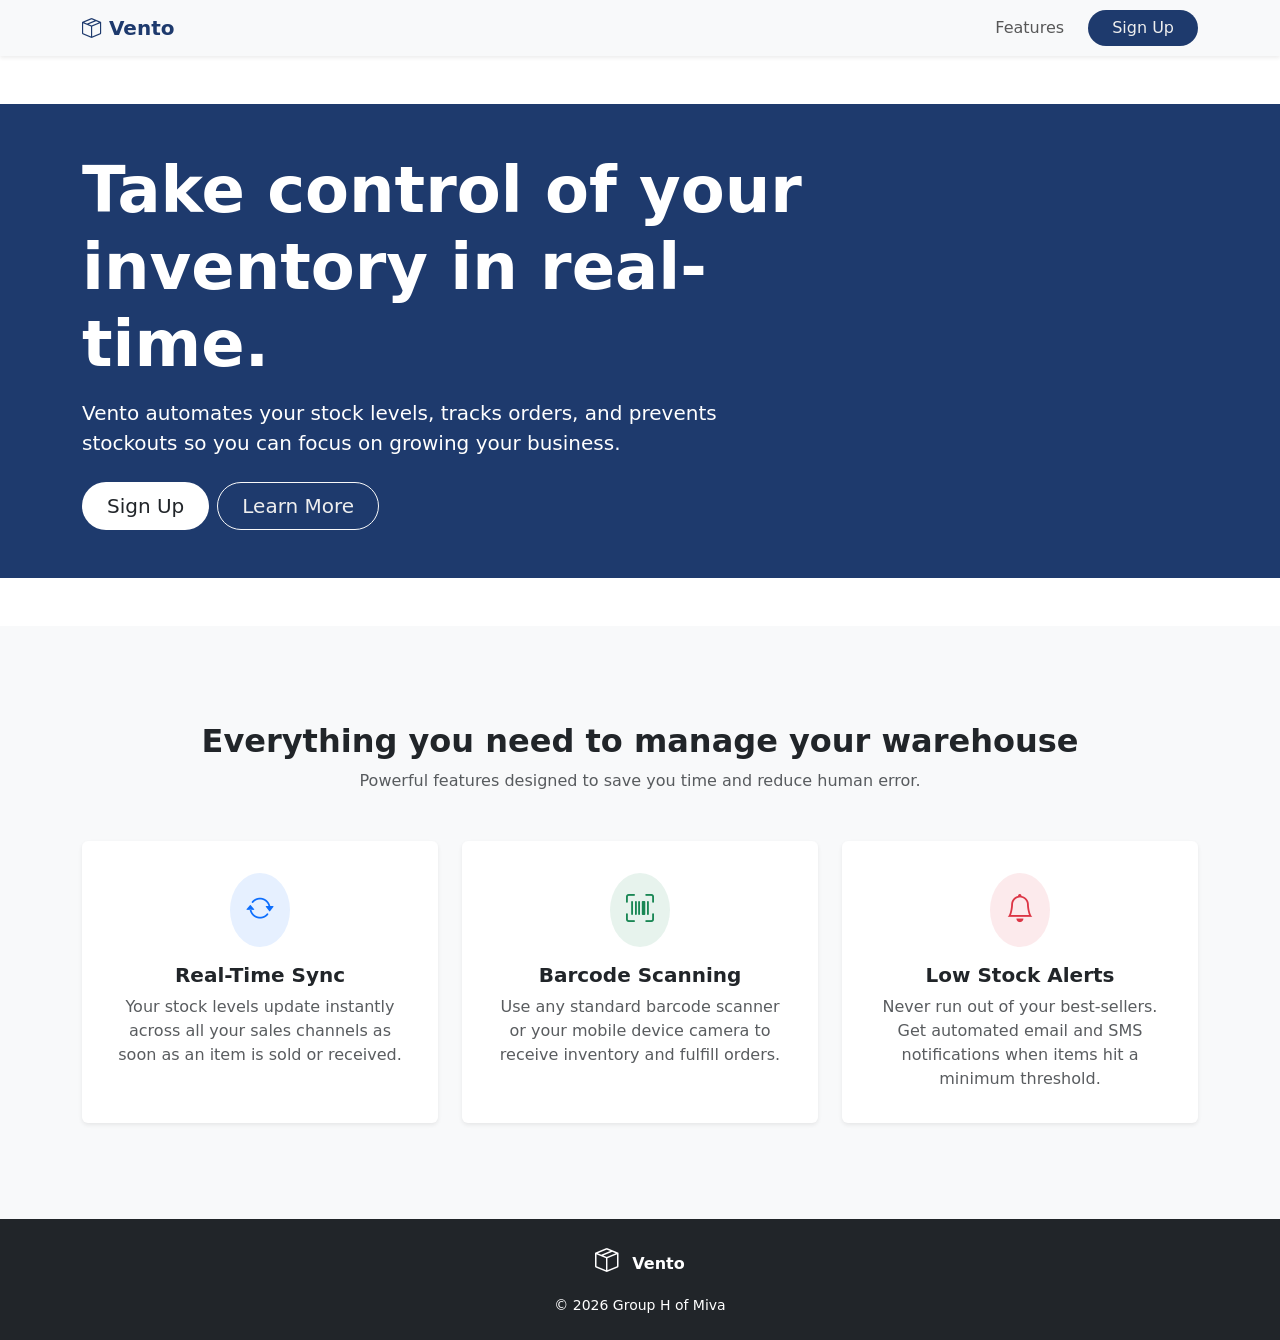
==== templates/index.html @ c6c3c439 "landing page added" ====
<!DOCTYPE html>
<html lang="en">
<head>
    <meta charset="UTF-8">
    <meta name="viewport" content="width=device-width, initial-scale=1.0">
    <title>Inventory Management</title>
    <link href="https://cdn.jsdelivr.net/npm/bootstrap@5.3.2/dist/css/bootstrap.min.css" rel="stylesheet">
    <link rel="stylesheet" href="https://cdn.jsdelivr.net/npm/bootstrap-icons@1.11.1/font/bootstrap-icons.css">
    <link rel="stylesheet" href="/static/index.css">
</head>
<body>

    <nav class="navbar navbar-expand-lg navbar-light bg-light sticky-top shadow-sm">
        <div class="container">
            <a class="navbar-brand fw-bold primary" href="/templates/index.html">
                <i class="bi bi-box-seam"></i> Vento
            </a>
            <button class="navbar-toggler" type="button" data-bs-toggle="collapse" data-bs-target="#navbarNav">
                <span class="navbar-toggler-icon"></span>
            </button>
            <div class="collapse navbar-collapse" id="navbarNav">
                <ul class="navbar-nav ms-auto align-items-center">
                    <li class="nav-item"><a class="nav-link" href="#features">Features</a></li>
                    <li class="nav-item ms-lg-3">
                        <a class="btn btn-primary px-4 rounded-pill" href="/templates/signup.html">Sign Up</a>
                    </li>
                </ul>
            </div>
        </div>
    </nav>

    <header class="btn-primary py-5 my-5 text-white">
        <div class="container">
            <div class="row align-items-center">
                <div class="col-lg-8 mb-4 mb-lg-0">
                    <h1 class="display-3 fw-bold mb-3">Take control of your inventory in real-time.</h1>
                    <p class="lead mb-4">Vento automates your stock levels, tracks orders, and prevents stockouts so you can focus on growing your business.</p>
                    <div class="d-flex gap-2">
                        <a href="/templates/signup.html" class="btn btn-lg bg-white rounded-pill px-4">Sign Up</a>
                        <a href="#features" class="btn btn-primary border border-light btn-lg rounded-pill px-4">Learn More</a>
                    </div>
                </div>
            </div>
        </div>
    </header>

    <section id="features" class="bg-light py-5">
        <div class="container py-5">
            <div class="text-center mb-5">
                <h2 class="fw-bold">Everything you need to manage your warehouse</h2>
                <p class="text-muted">Powerful features designed to save you time and reduce human error.</p>
            </div>
            
            <div class="row g-4">
                <div class="col-md-4">
                    <div class="card h-100 border-0 shadow-sm p-3">
                        <div class="card-body text-center">
                            <div class="bg-primary bg-opacity-10 text-primary rounded-circle d-inline-flex p-3 mb-3">
                                <i class="bi bi-arrow-repeat fs-3"></i>
                            </div>
                            <h5 class="card-title fw-bold">Real-Time Sync</h5>
                            <p class="card-text text-muted">Your stock levels update instantly across all your sales channels as soon as an item is sold or received.</p>
                        </div>
                    </div>
                </div>
                <div class="col-md-4">
                    <div class="card h-100 border-0 shadow-sm p-3">
                        <div class="card-body text-center">
                            <div class="bg-success bg-opacity-10 text-success rounded-circle d-inline-flex p-3 mb-3">
                                <i class="bi bi-upc-scan fs-3"></i>
                            </div>
                            <h5 class="card-title fw-bold">Barcode Scanning</h5>
                            <p class="card-text text-muted">Use any standard barcode scanner or your mobile device camera to receive inventory and fulfill orders.</p>
                        </div>
                    </div>
                </div>
                <div class="col-md-4">
                    <div class="card h-100 border-0 shadow-sm p-3">
                        <div class="card-body text-center">
                            <div class="bg-danger bg-opacity-10 text-danger rounded-circle d-inline-flex p-3 mb-3">
                                <i class="bi bi-bell fs-3"></i>
                            </div>
                            <h5 class="card-title fw-bold">Low Stock Alerts</h5>
                            <p class="card-text text-muted">Never run out of your best-sellers. Get automated email and SMS notifications when items hit a minimum threshold.</p>
                        </div>
                    </div>
                </div>
            </div>
        </div>
    </section>

    <footer class="bg-dark text-white py-4">
        <div class="container text-center">
            <div class="mb-3">
                <i class="bi bi-box-seam fs-4"></i> <span class="fw-bold ms-2">Vento</span>
            </div>
            <p class="text-white small mb-0">&copy; 2026 Group H of Miva</p>
        </div>
    </footer>

</body>
</html>
---- static/index.css ----
:root {
    --accent: #1e3a6d;
    --light: #eeeeee;
}

.primary{
    color: var(--accent);
}

.btn-primary {
    background: var(--accent);
    color: var(--light);
    border: none;
}

.btn:hover{
    background-color: #cacaca;
    color: black;
}
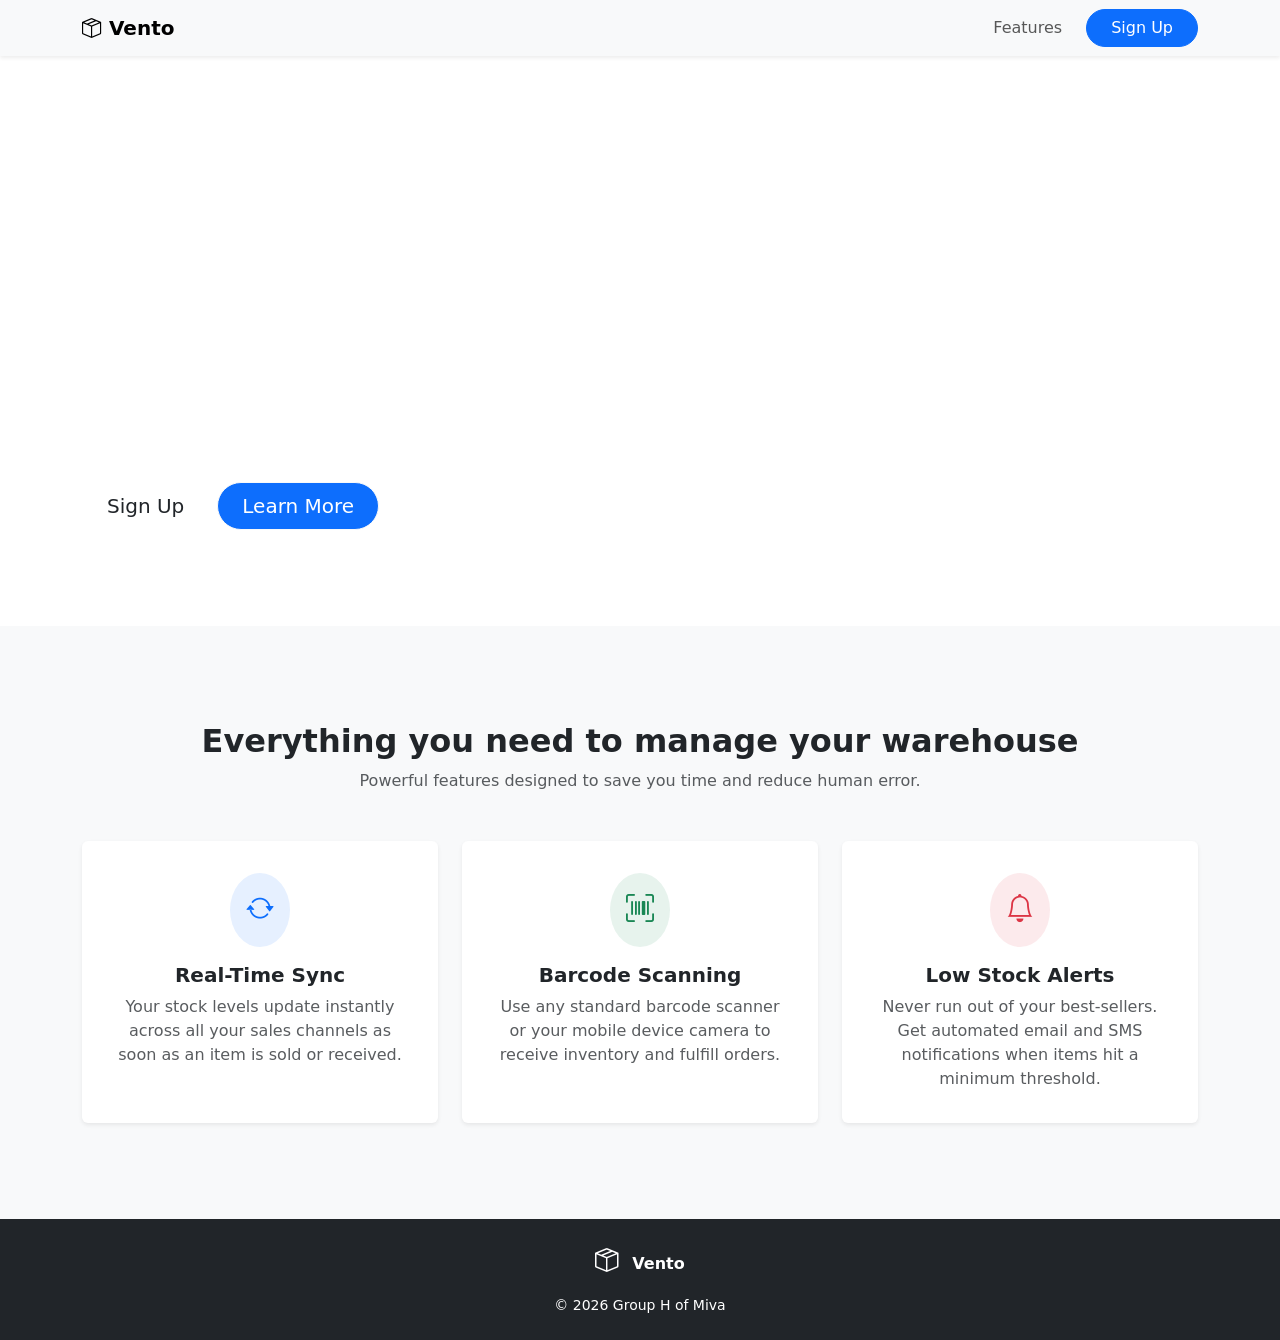
==== commit d6550094: "feat: update login redirect to dashboard and clean up template files" ====
--- a/templates/index.html
+++ b/templates/index.html
@@ -1,13 +1,16 @@
 <!DOCTYPE html>
 <html lang="en">
+
 <head>
     <meta charset="UTF-8">
     <meta name="viewport" content="width=device-width, initial-scale=1.0">
     <title>Inventory Management</title>
     <link href="https://cdn.jsdelivr.net/npm/bootstrap@5.3.2/dist/css/bootstrap.min.css" rel="stylesheet">
     <link rel="stylesheet" href="https://cdn.jsdelivr.net/npm/bootstrap-icons@1.11.1/font/bootstrap-icons.css">
-    <link rel="stylesheet" href="/static/index.css">
+    <link rel="stylesheet" href="{{ url_for('static', filename='index.css') }}">
 </head>
+</head>
+
 <body>
 
     <nav class="navbar navbar-expand-lg navbar-light bg-light sticky-top shadow-sm">
@@ -34,10 +37,12 @@
             <div class="row align-items-center">
                 <div class="col-lg-8 mb-4 mb-lg-0">
                     <h1 class="display-3 fw-bold mb-3">Take control of your inventory in real-time.</h1>
-                    <p class="lead mb-4">Vento automates your stock levels, tracks orders, and prevents stockouts so you can focus on growing your business.</p>
+                    <p class="lead mb-4">Vento automates your stock levels, tracks orders, and prevents stockouts so you
+                        can focus on growing your business.</p>
                     <div class="d-flex gap-2">
                         <a href="/templates/signup.html" class="btn btn-lg bg-white rounded-pill px-4">Sign Up</a>
-                        <a href="#features" class="btn btn-primary border border-light btn-lg rounded-pill px-4">Learn More</a>
+                        <a href="#features" class="btn btn-primary border border-light btn-lg rounded-pill px-4">Learn
+                            More</a>
                     </div>
                 </div>
             </div>
@@ -50,7 +55,7 @@
                 <h2 class="fw-bold">Everything you need to manage your warehouse</h2>
                 <p class="text-muted">Powerful features designed to save you time and reduce human error.</p>
             </div>
-            
+
             <div class="row g-4">
                 <div class="col-md-4">
                     <div class="card h-100 border-0 shadow-sm p-3">
@@ -59,7 +64,8 @@
                                 <i class="bi bi-arrow-repeat fs-3"></i>
                             </div>
                             <h5 class="card-title fw-bold">Real-Time Sync</h5>
-                            <p class="card-text text-muted">Your stock levels update instantly across all your sales channels as soon as an item is sold or received.</p>
+                            <p class="card-text text-muted">Your stock levels update instantly across all your sales
+                                channels as soon as an item is sold or received.</p>
                         </div>
                     </div>
                 </div>
@@ -70,7 +76,8 @@
                                 <i class="bi bi-upc-scan fs-3"></i>
                             </div>
                             <h5 class="card-title fw-bold">Barcode Scanning</h5>
-                            <p class="card-text text-muted">Use any standard barcode scanner or your mobile device camera to receive inventory and fulfill orders.</p>
+                            <p class="card-text text-muted">Use any standard barcode scanner or your mobile device
+                                camera to receive inventory and fulfill orders.</p>
                         </div>
                     </div>
                 </div>
@@ -81,7 +88,8 @@
                                 <i class="bi bi-bell fs-3"></i>
                             </div>
                             <h5 class="card-title fw-bold">Low Stock Alerts</h5>
-                            <p class="card-text text-muted">Never run out of your best-sellers. Get automated email and SMS notifications when items hit a minimum threshold.</p>
+                            <p class="card-text text-muted">Never run out of your best-sellers. Get automated email and
+                                SMS notifications when items hit a minimum threshold.</p>
                         </div>
                     </div>
                 </div>
@@ -99,4 +107,5 @@
     </footer>
 
 </body>
+
 </html>
